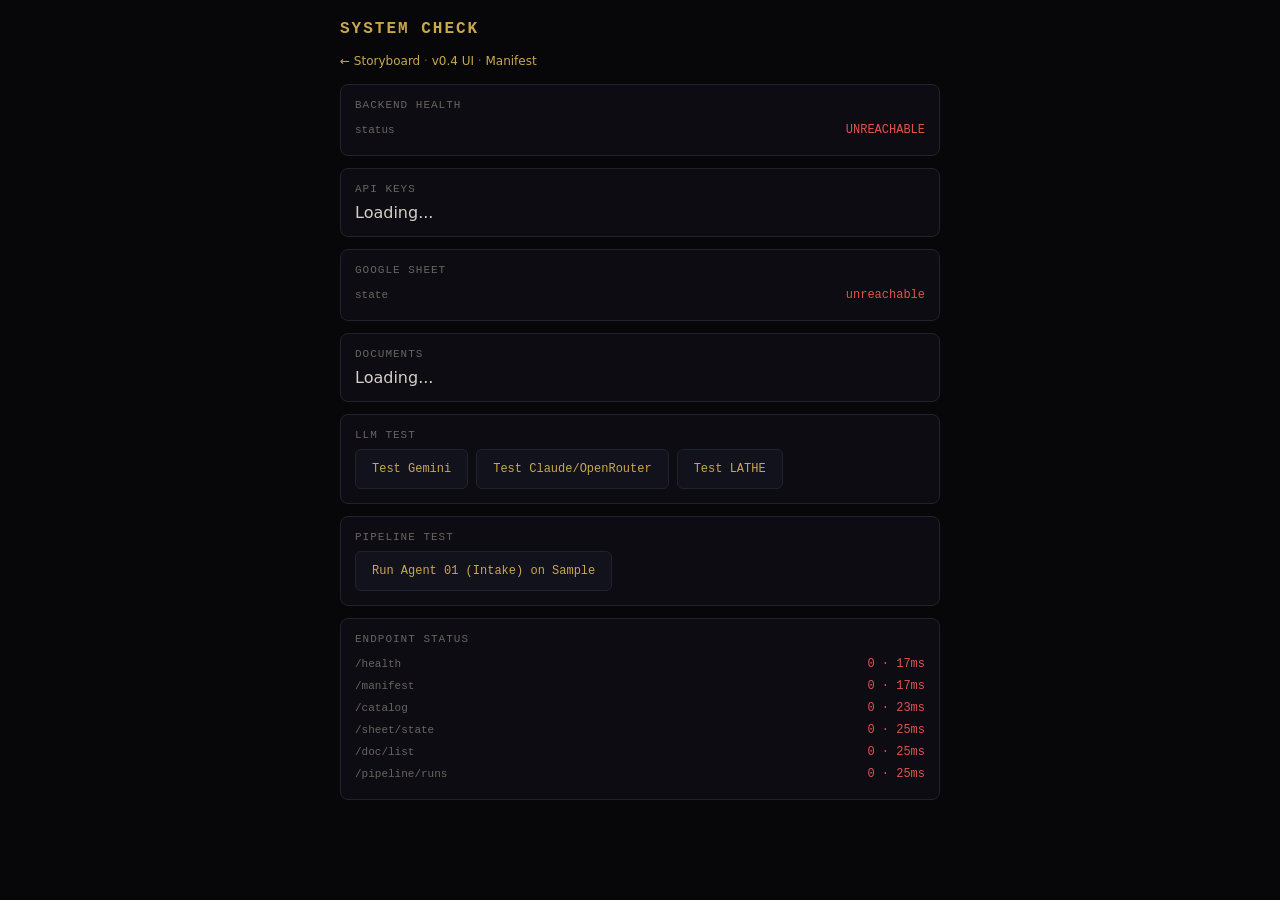
==== static/check.html @ 47fe9aa4 "Document intake UI + viewer + system check + sample docs - FAB button with action sheet: upload file" ====
<!DOCTYPE html>
<html lang="en">
<head>
<meta charset="utf-8"/>
<meta name="viewport" content="width=device-width,initial-scale=1"/>
<title>Solvulator · System Check</title>
<style>
:root{--bg:#07070a;--s1:#0c0c12;--s2:#12121c;--border:#22222e;
  --gold:#c9a84c;--red:#e05252;--green:#3db87a;--blue:#4a8fe8;
  --text:#d4cfc7;--dim:#6a6460;--mono:'SF Mono','Menlo','Courier New',monospace;
  --sans:system-ui,sans-serif}
*{box-sizing:border-box;margin:0;padding:0}
body{background:var(--bg);color:var(--text);font-family:var(--sans);padding:20px;max-width:640px;margin:0 auto}
h1{font-size:16px;color:var(--gold);font-family:var(--mono);margin-bottom:16px;letter-spacing:2px}
.card{background:var(--s1);border:1px solid var(--border);border-radius:8px;padding:14px;margin-bottom:12px}
.card-title{font-size:11px;color:var(--dim);font-family:var(--mono);letter-spacing:1px;text-transform:uppercase;margin-bottom:8px}
.row{display:flex;justify-content:space-between;align-items:center;padding:4px 0;font-size:13px}
.row .k{color:var(--dim);font-family:var(--mono);font-size:11px}
.row .v{font-family:var(--mono);font-size:12px}
.ok{color:var(--green)}.fail{color:var(--red)}.warn{color:var(--gold)}.dim{color:var(--dim)}
button{font-family:var(--mono);font-size:12px;padding:8px 16px;background:var(--s2);
  border:1px solid var(--border);border-radius:6px;color:var(--gold);cursor:pointer;min-height:40px}
button:active{background:var(--gold);color:var(--bg)}
.test-result{margin-top:8px;padding:10px;background:var(--bg);border-radius:6px;
  font-family:var(--mono);font-size:11px;white-space:pre-wrap;max-height:300px;overflow-y:auto;
  color:var(--text);line-height:1.5;display:none}
.latency{font-size:10px;color:var(--dim)}
a{color:var(--gold);text-decoration:none}
a:hover{text-decoration:underline}
</style>
</head>
<body>
<h1>SYSTEM CHECK</h1>
<div style="margin-bottom:16px;font-size:12px;color:var(--dim)">
  <a href="/">← Storyboard</a> · <a href="/index.html">v0.4 UI</a> · <a href="/manifest">Manifest</a>
</div>

<div class="card" id="health-card">
  <div class="card-title">Backend Health</div>
  <div id="health-rows">Loading...</div>
</div>

<div class="card" id="keys-card">
  <div class="card-title">API Keys</div>
  <div id="keys-rows">Loading...</div>
</div>

<div class="card" id="sheet-card">
  <div class="card-title">Google Sheet</div>
  <div id="sheet-rows">Loading...</div>
</div>

<div class="card" id="docs-card">
  <div class="card-title">Documents</div>
  <div id="docs-rows">Loading...</div>
</div>

<div class="card">
  <div class="card-title">LLM Test</div>
  <div style="display:flex;gap:8px;flex-wrap:wrap">
    <button onclick="testLLM('gemini')">Test Gemini</button>
    <button onclick="testLLM('claude')">Test Claude/OpenRouter</button>
    <button onclick="testLLM('lathe')">Test LATHE</button>
  </div>
  <div class="test-result" id="llm-result"></div>
</div>

<div class="card">
  <div class="card-title">Pipeline Test</div>
  <button onclick="testPipeline()">Run Agent 01 (Intake) on Sample</button>
  <div class="test-result" id="pipeline-result"></div>
</div>

<div class="card" id="endpoints-card">
  <div class="card-title">Endpoint Status</div>
  <div id="endpoint-rows">Loading...</div>
</div>

<script>
const API = '';

async function jfetch(url, opts) {
  const t0 = performance.now();
  try {
    const r = await fetch(API + url, opts);
    const ms = Math.round(performance.now() - t0);
    const data = await r.json();
    return {ok: r.ok, status: r.status, data, ms};
  } catch(e) {
    return {ok: false, status: 0, data: {error: e.message}, ms: Math.round(performance.now() - t0)};
  }
}

function row(k, v, cls='') {
  return `<div class="row"><span class="k">${k}</span><span class="v ${cls}">${v}</span></div>`;
}

async function runChecks() {
  // Health
  const h = await jfetch('/health');
  const hd = h.data;
  document.getElementById('health-rows').innerHTML = h.ok ? [
    row('status', 'OK', 'ok'),
    row('version', hd.version || '?'),
    row('pilot_mode', hd.pilot_mode),
    row('sheet', hd.sheet_state || '?', hd.sheet_state==='ready'?'ok':'warn'),
    row('latency', h.ms + 'ms', 'latency'),
  ].join('') : row('status', 'UNREACHABLE', 'fail');

  // Keys
  if(h.ok) {
    document.getElementById('keys-rows').innerHTML = [
      row('anthropic', hd.anthropic ? 'SET' : 'not set', hd.anthropic ? 'ok' : 'dim'),
      row('gemini', hd.gemini ? 'SET' : 'not set', hd.gemini ? 'ok' : 'dim'),
      row('openrouter', hd.openrouter ? 'SET' : 'not set', hd.openrouter ? 'ok' : 'dim'),
      row('any_key', hd.api_key_set ? 'YES' : 'NO', hd.api_key_set ? 'ok' : 'fail'),
    ].join('');
  }

  // Sheet
  const s = await jfetch('/sheet/state');
  const sd = s.data;
  document.getElementById('sheet-rows').innerHTML = s.ok ? [
    row('state', sd.state, sd.state==='ready'?'ok':sd.state==='error'?'fail':'warn'),
    sd.total ? row('rows', `${sd.valid} valid / ${sd.invalid} invalid / ${sd.total} total`) : '',
    sd.error ? row('error', sd.error, 'fail') : '',
    sd.columns ? row('columns', sd.columns.join(', '), 'dim') : '',
  ].join('') : row('state', 'unreachable', 'fail');

  // Documents
  const d = await jfetch('/doc/list');
  if(d.ok && d.data.documents) {
    const docs = d.data.documents;
    document.getElementById('docs-rows').innerHTML = [
      row('count', docs.length, docs.length > 0 ? 'ok' : 'dim'),
      ...docs.map(doc => row(doc.filename, `${(doc.size/1024).toFixed(1)}KB · ${doc.sv_id||'—'}`, 'dim'))
    ].join('');
  }

  // Endpoints
  const endpoints = [
    '/health', '/manifest', '/catalog', '/sheet/state',
    '/doc/list', '/pipeline/runs'
  ];
  const results = await Promise.all(endpoints.map(async ep => {
    const r = await jfetch(ep);
    return {ep, ok: r.ok, ms: r.ms, status: r.status};
  }));
  document.getElementById('endpoint-rows').innerHTML = results.map(r =>
    row(r.ep, `${r.status} · ${r.ms}ms`, r.ok ? 'ok' : 'fail')
  ).join('');
}

async function testLLM(type) {
  const out = document.getElementById('llm-result');
  out.style.display = 'block';
  out.textContent = `Testing ${type}...`;

  let url, body;
  if(type === 'gemini') {
    url = '/agent/gemini';
    body = {prompt: 'שלום. Reply with exactly: {"status":"ok","provider":"gemini","lang":"he"}', max_tokens: 100};
  } else if(type === 'claude') {
    url = '/agent/claude';
    body = {prompt: 'Reply with exactly: {"status":"ok","provider":"claude","lang":"en"}', max_tokens: 100};
  } else {
    url = '/agent/lathe';
    body = {doc_text: 'בית המשפט קבע כי העותר לא הוכיח את טענתו לאי-מידתיות.', goal: 'test', lang: 'Hebrew'};
  }

  const r = await jfetch(url, {method:'POST', headers:{'Content-Type':'application/json'}, body:JSON.stringify(body)});
  const cls = r.ok && !r.data.error ? 'ok' : 'fail';
  out.innerHTML = `<span class="${cls}">${r.ok ? 'SUCCESS' : 'FAILED'}</span> · ${r.ms}ms\n\n` +
    JSON.stringify(r.data, null, 2);
}

async function testPipeline() {
  const out = document.getElementById('pipeline-result');
  out.style.display = 'block';
  out.textContent = 'Starting pipeline run...';

  const start = await jfetch('/pipeline/start', {
    method: 'POST',
    headers: {'Content-Type': 'application/json'},
    body: JSON.stringify({doc_text: 'בית משפט השלום בחיפה. תיק 12345. החלטה: על המבקש להגיש תצהיר תוך 14 יום. אי הגשה = מחיקה. שופט: כב\' השופט ישראלי.'})
  });

  if(!start.ok || start.data.error) {
    out.innerHTML = `<span class="fail">START FAILED</span>\n${JSON.stringify(start.data, null, 2)}`;
    return;
  }

  out.textContent += `\nRun ID: ${start.data.run_id}\nRunning Agent 01 (Intake)...`;

  const step = await jfetch(`/pipeline/${start.data.run_id}/step`, {method: 'POST'});
  const cls = step.ok && !step.data.error ? 'ok' : 'fail';
  out.innerHTML = `<span class="${cls}">${step.ok ? 'PIPELINE OK' : 'PIPELINE FAILED'}</span> · ${step.ms}ms\n\n` +
    `Run: ${start.data.run_id}\nAgent: ${step.data.agent_name || '?'}\nHas KB: ${start.data.has_knowledge_base}\n\n` +
    JSON.stringify(step.data.result || step.data, null, 2);
}

runChecks();
</script>
</body>
</html>
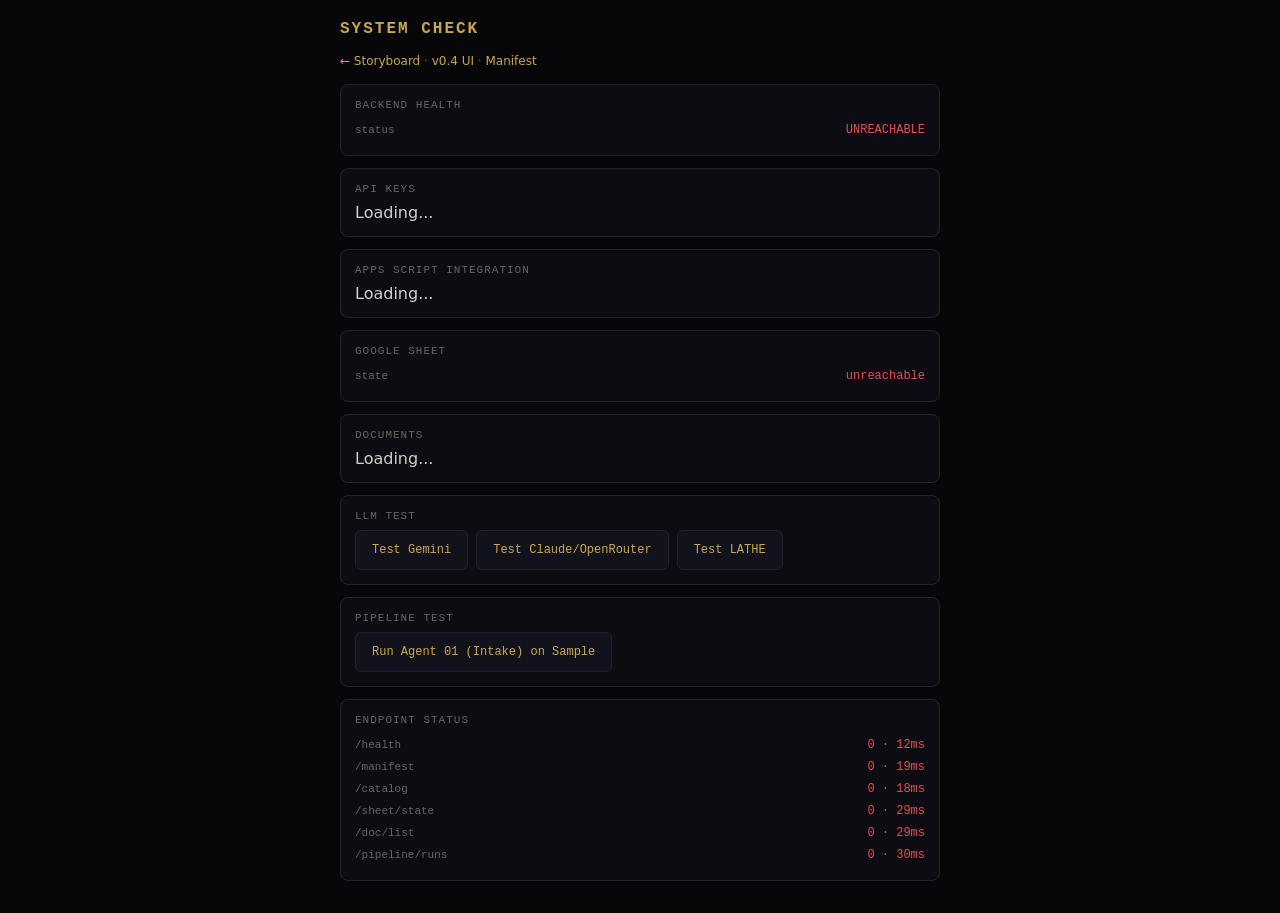
==== commit 83be8b22: "Fully integrate Apps Script pipeline: Drive folder, integration status, gaps audit - Drive folder ID" ====
--- a/static/check.html
+++ b/static/check.html
@@ -45,6 +45,11 @@
   <div id="keys-rows">Loading...</div>
 </div>
 
+<div class="card" id="integration-card">
+  <div class="card-title">Apps Script Integration</div>
+  <div id="integration-rows">Loading...</div>
+</div>
+
 <div class="card" id="sheet-card">
   <div class="card-title">Google Sheet</div>
   <div id="sheet-rows">Loading...</div>
@@ -96,6 +101,23 @@
 }
 
 async function runChecks() {
+  // Integration
+  const ig = await jfetch('/integration/status');
+  if(ig.ok) {
+    const a = ig.data.apps_script || {};
+    const s = ig.data.solvulator || {};
+    const gaps = ig.data.gaps || [];
+    document.getElementById('integration-rows').innerHTML = [
+      row('sheet_id', a.sheet_id || '?', 'dim'),
+      row('drive_folder', a.drive_folder_id || '?', 'dim'),
+      row('gmail_label', a.gmail_label || '?', 'dim'),
+      row('sheet_readable', a.sheet_state === 'ready' ? 'YES' : a.sheet_state, a.sheet_state==='ready'?'ok':'fail'),
+      row('documents', s.documents || 0, s.documents > 0 ? 'ok' : 'dim'),
+      row('pipeline', s.pipeline_agents + ' agents'),
+      gaps.length ? row('gaps', gaps.join(', '), 'warn') : row('gaps', 'none', 'ok'),
+    ].join('');
+  }
+
   // Health
   const h = await jfetch('/health');
   const hd = h.data;
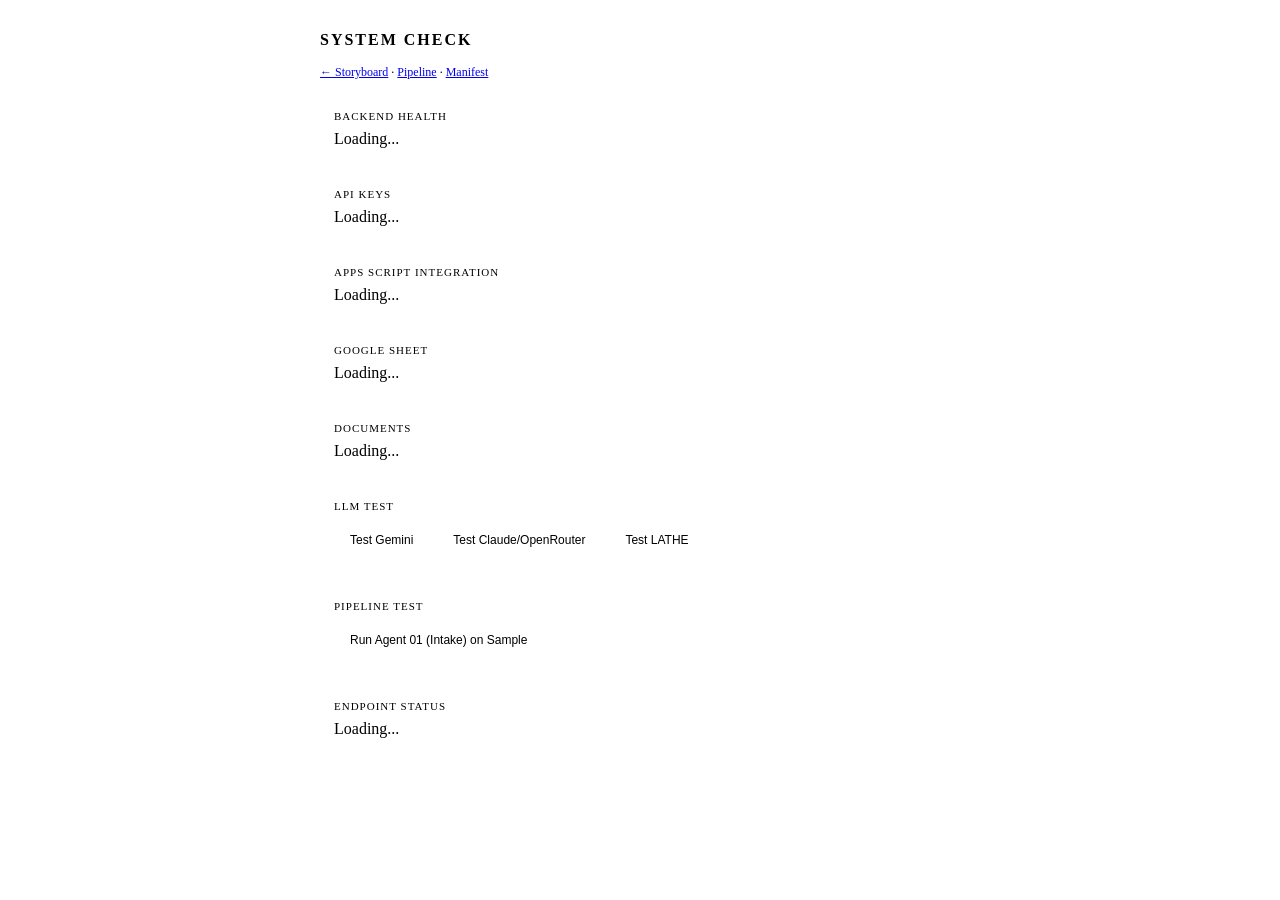
==== commit e1578b28: "Steps 3+4: Extract shared CSS/JS, add /agents endpoint - shared.css (45 lines): unified color scheme" ====
--- a/static/check.html
+++ b/static/check.html
@@ -4,13 +4,9 @@
 <meta charset="utf-8"/>
 <meta name="viewport" content="width=device-width,initial-scale=1"/>
 <title>Solvulator · System Check</title>
+<link rel="stylesheet" href="/shared.css"/>
 <style>
-:root{--bg:#07070a;--s1:#0c0c12;--s2:#12121c;--border:#22222e;
-  --gold:#c9a84c;--red:#e05252;--green:#3db87a;--blue:#4a8fe8;
-  --text:#d4cfc7;--dim:#6a6460;--mono:'SF Mono','Menlo','Courier New',monospace;
-  --sans:system-ui,sans-serif}
-*{box-sizing:border-box;margin:0;padding:0}
-body{background:var(--bg);color:var(--text);font-family:var(--sans);padding:20px;max-width:640px;margin:0 auto}
+body{padding:20px;max-width:640px;margin:0 auto}
 h1{font-size:16px;color:var(--gold);font-family:var(--mono);margin-bottom:16px;letter-spacing:2px}
 .card{background:var(--s1);border:1px solid var(--border);border-radius:8px;padding:14px;margin-bottom:12px}
 .card-title{font-size:11px;color:var(--dim);font-family:var(--mono);letter-spacing:1px;text-transform:uppercase;margin-bottom:8px}
@@ -18,21 +14,19 @@
 .row .k{color:var(--dim);font-family:var(--mono);font-size:11px}
 .row .v{font-family:var(--mono);font-size:12px}
 .ok{color:var(--green)}.fail{color:var(--red)}.warn{color:var(--gold)}.dim{color:var(--dim)}
-button{font-family:var(--mono);font-size:12px;padding:8px 16px;background:var(--s2);
-  border:1px solid var(--border);border-radius:6px;color:var(--gold);cursor:pointer;min-height:40px}
+button{font-size:12px;padding:8px 16px;background:var(--s2);
+  border:1px solid var(--border);border-radius:6px;color:var(--gold);min-height:40px}
 button:active{background:var(--gold);color:var(--bg)}
 .test-result{margin-top:8px;padding:10px;background:var(--bg);border-radius:6px;
   font-family:var(--mono);font-size:11px;white-space:pre-wrap;max-height:300px;overflow-y:auto;
   color:var(--text);line-height:1.5;display:none}
 .latency{font-size:10px;color:var(--dim)}
-a{color:var(--gold);text-decoration:none}
-a:hover{text-decoration:underline}
 </style>
 </head>
 <body>
 <h1>SYSTEM CHECK</h1>
 <div style="margin-bottom:16px;font-size:12px;color:var(--dim)">
-  <a href="/">← Storyboard</a> · <a href="/index.html">v0.4 UI</a> · <a href="/manifest">Manifest</a>
+  <a href="/">← Storyboard</a> · <a href="/pilot.html">Pipeline</a> · <a href="/manifest">Manifest</a>
 </div>
 
 <div class="card" id="health-card">
@@ -81,20 +75,9 @@
   <div id="endpoint-rows">Loading...</div>
 </div>
 
+<script src="/shared.js"></script>
 <script>
-const API = '';
-
-async function jfetch(url, opts) {
-  const t0 = performance.now();
-  try {
-    const r = await fetch(API + url, opts);
-    const ms = Math.round(performance.now() - t0);
-    const data = await r.json();
-    return {ok: r.ok, status: r.status, data, ms};
-  } catch(e) {
-    return {ok: false, status: 0, data: {error: e.message}, ms: Math.round(performance.now() - t0)};
-  }
-}
+const jfetch = apiFetch;
 
 function row(k, v, cls='') {
   return `<div class="row"><span class="k">${k}</span><span class="v ${cls}">${v}</span></div>`;
